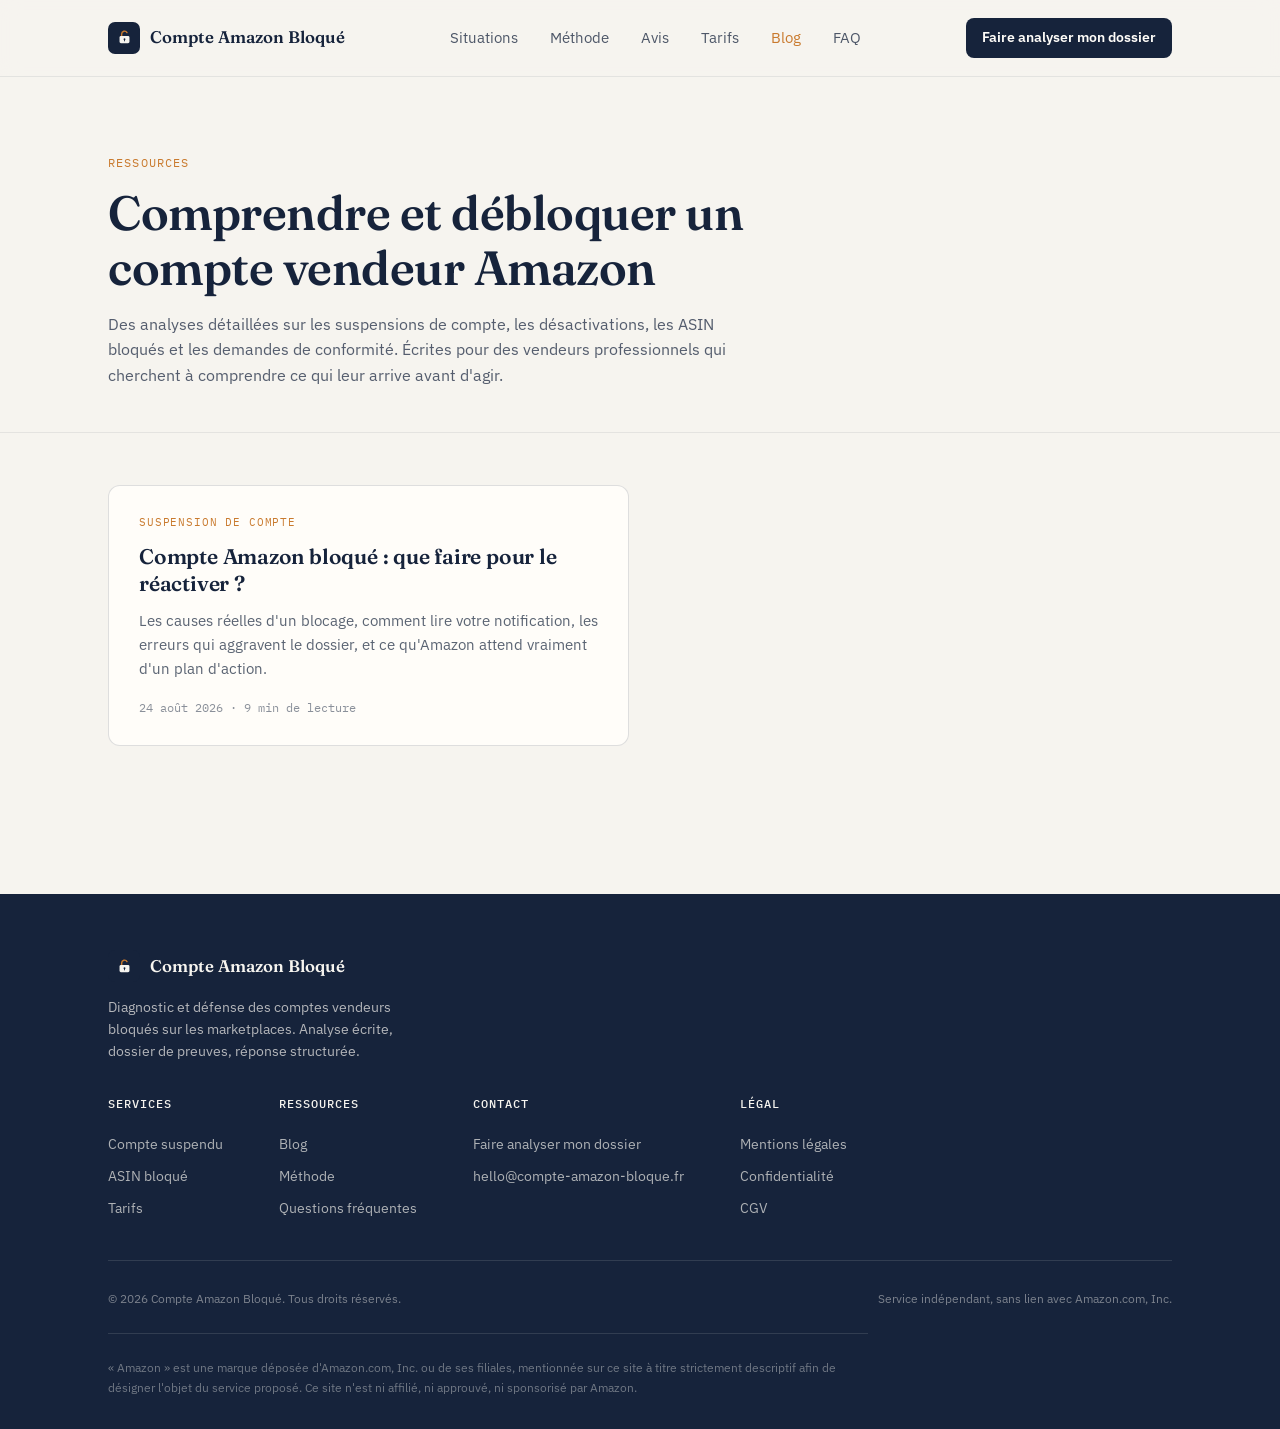
==== blog/index.html @ b1f6b241 "Crée le blog : page liste, premier article sur les comptes bloqués, image Open Graph et liens de nav" ====
<!DOCTYPE html>
<html lang="fr">
<head>
<meta charset="UTF-8">
<meta name="viewport" content="width=device-width, initial-scale=1">
<title>Blog : comprendre et débloquer un compte vendeur Amazon | Compte Amazon Bloqué</title>
<meta name="description" content="Ressources pour les vendeurs professionnels dont le compte Amazon est suspendu, désactivé ou dont des ASIN sont bloqués. Analyses détaillées et méthode.">
<meta name="robots" content="index, follow">
<link rel="canonical" href="https://compte-amazon-bloque.fr/blog">
<link rel="icon" href="/favicon.svg" type="image/svg+xml">
<link rel="apple-touch-icon" sizes="180x180" href="/apple-touch-icon.png">
<meta property="og:type" content="website">
<meta property="og:locale" content="fr_FR">
<meta property="og:url" content="https://compte-amazon-bloque.fr/blog">
<meta property="og:title" content="Blog : comprendre et débloquer un compte vendeur Amazon">
<meta property="og:description" content="Ressources pour les vendeurs professionnels dont le compte Amazon est suspendu, désactivé ou dont des ASIN sont bloqués.">
<meta property="og:site_name" content="Compte Amazon Bloqué">
<meta property="og:image" content="https://compte-amazon-bloque.fr/og-image.png">
<meta property="og:image:width" content="1200">
<meta property="og:image:height" content="630">
<script type="application/ld+json">
{
  "@context": "https://schema.org",
  "@type": "Blog",
  "name": "Blog Compte Amazon Bloqué",
  "url": "https://compte-amazon-bloque.fr/blog",
  "description": "Ressources pour les vendeurs professionnels dont le compte Amazon est suspendu, désactivé ou dont des ASIN sont bloqués.",
  "inLanguage": "fr-FR",
  "publisher": {
    "@type": "Organization",
    "name": "JLB Consulting",
    "url": "https://compte-amazon-bloque.fr/"
  },
  "blogPost": [
    {
      "@type": "BlogPosting",
      "headline": "Compte Amazon bloqué : que faire pour le réactiver ?",
      "url": "https://compte-amazon-bloque.fr/blog/compte-amazon-bloque-que-faire",
      "datePublished": "2026-08-24",
      "dateModified": "2026-08-24"
    }
  ]
}
</script>
<link rel="preconnect" href="https://fonts.googleapis.com">
<link rel="preconnect" href="https://fonts.gstatic.com" crossorigin>
<link href="https://fonts.googleapis.com/css2?family=Fraunces:opsz,wght@9..144,400;9..144,600;9..144,700&family=IBM+Plex+Sans:wght@400;500;600&family=IBM+Plex+Mono:wght@400;500&display=swap" rel="stylesheet">
<link rel="stylesheet" href="/blog.css">
</head>
<body>

<header>
  <div class="nav">
    <a href="/" class="brand"><span class="mark"><svg viewBox="0 0 24 24" fill="none" xmlns="http://www.w3.org/2000/svg"><path class="shackle" d="M8 10V7a4 4 0 0 1 7.5-1.9" stroke-width="2" stroke-linecap="round"/><rect class="body" x="5" y="10" width="14" height="10" rx="2"/><circle cx="12" cy="14.5" r="1.3" fill="#16233B"/><rect x="11.4" y="15" width="1.2" height="2.6" rx="0.6" fill="#16233B"/></svg></span>Compte&nbsp;Amazon&nbsp;Bloqué</a>
    <nav class="nav-links">
      <a href="/#situations">Situations</a>
      <a href="/#methode">Méthode</a>
      <a href="/#avis">Avis</a>
      <a href="/#tarifs">Tarifs</a>
      <a href="/blog" class="on">Blog</a>
      <a href="/#faq">FAQ</a>
    </nav>
    <a href="/#formulaire" class="btn btn-primary btn-sm">Faire analyser mon dossier</a>
  </div>
</header>

<section class="page-head">
  <div class="wrap">
    <span class="eyebrow">Ressources</span>
    <h1>Comprendre et débloquer un compte vendeur Amazon</h1>
    <p>Des analyses détaillées sur les suspensions de compte, les désactivations, les ASIN bloqués et les demandes de conformité. Écrites pour des vendeurs professionnels qui cherchent à comprendre ce qui leur arrive avant d'agir.</p>
  </div>
</section>

<section class="post-list-wrap">
  <div class="wrap">
    <div class="post-list">

      <a class="post-card" href="/blog/compte-amazon-bloque-que-faire">
        <span class="tag">Suspension de compte</span>
        <h2>Compte Amazon bloqué : que faire pour le réactiver&nbsp;?</h2>
        <p>Les causes réelles d'un blocage, comment lire votre notification, les erreurs qui aggravent le dossier, et ce qu'Amazon attend vraiment d'un plan d'action.</p>
        <span class="meta">24 août 2026 &middot; 9 min de lecture</span>
      </a>

    </div>
  </div>
</section>

<footer>
  <div class="wrap">
    <div class="foot-top">
      <div class="foot-brand">
        <div class="brand"><span class="mark"><svg viewBox="0 0 24 24" fill="none" xmlns="http://www.w3.org/2000/svg"><path class="shackle" d="M8 10V7a4 4 0 0 1 7.5-1.9" stroke-width="2" stroke-linecap="round"/><rect class="body" x="5" y="10" width="14" height="10" rx="2"/><circle cx="12" cy="14.5" r="1.3" fill="#16233B"/><rect x="11.4" y="15" width="1.2" height="2.6" rx="0.6" fill="#16233B"/></svg></span>Compte&nbsp;Amazon&nbsp;Bloqué</div>
        <p>Diagnostic et défense des comptes vendeurs bloqués sur les marketplaces. Analyse écrite, dossier de preuves, réponse structurée.</p>
      </div>
      <div class="foot-cols">
        <div class="foot-col">
          <h4>Services</h4>
          <a href="/#situations">Compte suspendu</a>
          <a href="/#situations">ASIN bloqué</a>
          <a href="/#tarifs">Tarifs</a>
        </div>
        <div class="foot-col">
          <h4>Ressources</h4>
          <a href="/blog">Blog</a>
          <a href="/#methode">Méthode</a>
          <a href="/#faq">Questions fréquentes</a>
        </div>
        <div class="foot-col">
          <h4>Contact</h4>
          <a href="/#formulaire">Faire analyser mon dossier</a>
          <a href="mailto:hello@compte-amazon-bloque.fr">hello@compte-amazon-bloque.fr</a>
        </div>
        <div class="foot-col">
          <h4>Légal</h4>
          <a href="/mentions-legales">Mentions légales</a>
          <a href="/politique-confidentialite">Confidentialité</a>
          <a href="/cgv">CGV</a>
        </div>
      </div>
    </div>
    <div class="foot-bottom">
      <span>&copy; 2026 Compte Amazon Bloqué. Tous droits réservés.</span>
      <span>Service indépendant, sans lien avec Amazon.com, Inc.</span>
    </div>
    <div class="disclaimer">
      «&nbsp;Amazon&nbsp;» est une marque déposée d'Amazon.com, Inc. ou de ses filiales, mentionnée sur ce site à titre strictement descriptif afin de désigner l'objet du service proposé. Ce site n'est ni affilié, ni approuvé, ni sponsorisé par Amazon.
    </div>
  </div>
</footer>

</body>
</html>
---- blog.css ----
/* ============================================================
   blog.css : feuille partagee par /blog et les articles.
   Les variables reprennent la charte definie dans index.html.
   Toute evolution de charte doit etre repercutee aux deux endroits.
   ============================================================ */

:root{
  --ink: #16233B;
  --ink-2: #202F4C;
  --paper: #F6F4EF;
  --paper-2: #EDEAE0;
  --line: rgba(22,35,59,0.14);
  --line-soft: rgba(22,35,59,0.08);
  --amber: #C97A2E;
  --amber-soft: #F1E0C8;
  --red: #A9432F;
  --red-soft: #F1DCD6;
  --green: #4B6E52;
  --green-soft: #DCE6DB;
  --white: #FFFDF9;
  --shadow: 0 20px 50px -25px rgba(22,35,59,0.35);
}

*{box-sizing:border-box; margin:0; padding:0;}
html{scroll-behavior:smooth;}
body{
  background:var(--paper);
  color:var(--ink);
  font-family:'IBM Plex Sans', sans-serif;
  line-height:1.6;
  -webkit-font-smoothing:antialiased;
}
h1,h2,h3{
  font-family:'Fraunces', serif;
  font-weight:600;
  letter-spacing:-0.01em;
  color:var(--ink);
}
a{color:inherit;}
img,svg{display:block; max-width:100%;}
.wrap{ max-width:1120px; margin:0 auto; padding:0 28px; }
@media(max-width:720px){ .wrap{padding:0 20px;} }

/* ---------- HEADER ---------- */
header{
  position:sticky; top:0; z-index:50;
  background:rgba(246,244,239,0.92);
  backdrop-filter:blur(10px);
  border-bottom:1px solid var(--line-soft);
}
.nav{
  display:flex; align-items:center; justify-content:space-between;
  padding:18px 28px; max-width:1120px; margin:0 auto;
}
.brand{
  display:flex; align-items:center; gap:10px;
  font-family:'Fraunces', serif; font-weight:600; font-size:1.05rem;
  text-decoration:none;
}
.brand .mark{
  width:32px; height:32px; border-radius:7px;
  background:var(--ink);
  display:flex; align-items:center; justify-content:center;
  flex-shrink:0;
}
.brand .mark svg{ width:17px; height:17px; }
.brand .mark svg .shackle{ stroke:var(--amber); }
.brand .mark svg .body{ fill:var(--paper); }
.nav-links{display:none; gap:32px; font-size:0.92rem;}
.nav-links a{text-decoration:none; color:var(--ink); opacity:0.75; transition:opacity .2s;}
.nav-links a:hover{opacity:1;}
.nav-links a.on{opacity:1; color:var(--amber);}
@media(min-width:840px){ .nav-links{display:flex;} }

/* ---------- BOUTONS ---------- */
.btn{
  display:inline-flex; align-items:center; gap:8px;
  padding:12px 22px; border-radius:8px;
  font-size:0.92rem; font-weight:600;
  text-decoration:none; cursor:pointer; border:none;
  transition:transform .15s ease, box-shadow .15s ease;
  font-family:'IBM Plex Sans', sans-serif;
}
.btn:hover{ transform:translateY(-1px); }
.btn-primary{ background:var(--ink); color:var(--white); box-shadow:var(--shadow); }
.btn-primary:hover{ box-shadow:0 24px 46px -20px rgba(22,35,59,0.5); }
.btn-sm{ padding:9px 16px; font-size:0.85rem; }

/* ---------- EN-TETE DE PAGE ---------- */
.page-head{ padding:72px 0 44px; border-bottom:1px solid var(--line-soft); }
.eyebrow{
  display:inline-block; font-family:'IBM Plex Mono',monospace;
  font-size:0.72rem; text-transform:uppercase; letter-spacing:0.1em;
  color:var(--amber); margin-bottom:14px;
}
.page-head h1{ font-size:clamp(2rem, 4.4vw, 3rem); line-height:1.14; max-width:20ch; }
.page-head p{ margin-top:16px; max-width:64ch; color:rgba(22,35,59,0.72); }

/* ---------- LISTE D'ARTICLES ---------- */
.post-list{ padding:52px 0 88px; display:grid; gap:22px; }
@media(min-width:900px){ .post-list{ grid-template-columns:repeat(2,1fr); } }
.post-card{
  background:var(--white); border:1px solid var(--line);
  border-radius:12px; padding:28px 30px;
  text-decoration:none; display:flex; flex-direction:column; gap:12px;
  transition:transform .15s ease, box-shadow .15s ease;
}
.post-card:hover{ transform:translateY(-2px); box-shadow:var(--shadow); }
.post-card .tag{
  font-family:'IBM Plex Mono',monospace; font-size:0.66rem;
  text-transform:uppercase; letter-spacing:0.08em; color:var(--amber);
}
.post-card h2{ font-size:1.32rem; line-height:1.28; }
.post-card p{ font-size:0.93rem; color:rgba(22,35,59,0.7); }
.post-card .meta{
  font-family:'IBM Plex Mono',monospace; font-size:0.72rem;
  color:rgba(22,35,59,0.5); margin-top:auto; padding-top:6px;
}

/* ---------- ARTICLE ---------- */
.article{ padding:52px 0 40px; }
.article .wrap{ max-width:760px; }
.article .meta-line{
  font-family:'IBM Plex Mono',monospace; font-size:0.74rem;
  color:rgba(22,35,59,0.5); margin-bottom:34px;
  padding-bottom:20px; border-bottom:1px solid var(--line-soft);
}
.article h2{ font-size:1.62rem; margin:44px 0 14px; line-height:1.26; }
.article h3{ font-size:1.14rem; margin:28px 0 10px; }
.article p{ margin-bottom:16px; }
.article ul,.article ol{ margin:0 0 18px 22px; }
.article li{ margin-bottom:8px; }
.article strong{ font-weight:600; }
.article a{ color:var(--amber); text-decoration:underline; text-underline-offset:2px; }
.lede{ font-size:1.12rem; color:rgba(22,35,59,0.82); }

.toc{
  background:var(--paper-2); border:1px solid var(--line-soft);
  border-radius:10px; padding:22px 26px; margin:0 0 36px;
}
.toc h2{
  font-family:'IBM Plex Mono',monospace; font-size:0.72rem; font-weight:500;
  text-transform:uppercase; letter-spacing:0.1em; color:rgba(22,35,59,0.6);
  margin:0 0 12px;
}
.toc ol{ margin:0 0 0 18px; font-size:0.92rem; }
.toc li{ margin-bottom:5px; }
.toc a{ color:var(--ink); text-decoration:none; }
.toc a:hover{ color:var(--amber); }

.callout{
  border-left:3px solid var(--amber); background:var(--amber-soft);
  border-radius:0 8px 8px 0; padding:18px 22px; margin:26px 0;
  font-size:0.95rem;
}
.callout strong{ display:block; margin-bottom:5px; }
.warn{ border-left-color:var(--red); background:var(--red-soft); }

.delays{ width:100%; border-collapse:collapse; margin:20px 0 26px; font-size:0.92rem; }
.delays th,.delays td{ text-align:left; padding:11px 14px; border-bottom:1px solid var(--line); vertical-align:top; }
.delays th{
  font-family:'IBM Plex Mono',monospace; font-size:0.7rem;
  text-transform:uppercase; letter-spacing:0.06em; color:rgba(22,35,59,0.6); font-weight:500;
}
.delays td:last-child{ white-space:nowrap; }

.article-cta{
  background:var(--white); border:1px solid var(--line); border-radius:12px;
  padding:30px 32px; margin:40px 0 0;
}
.article-cta h2{ margin:0 0 10px; font-size:1.3rem; }
.article-cta p{ font-size:0.95rem; color:rgba(22,35,59,0.72); }
.article-cta .btn{ margin-top:14px; }

/* ---------- FOOTER ---------- */
footer{
  background:var(--ink); color:rgba(246,244,239,0.7);
  padding:56px 0 32px; font-size:0.86rem; margin-top:60px;
}
.foot-top{
  display:flex; justify-content:space-between; flex-wrap:wrap; gap:32px;
  padding-bottom:36px; margin-bottom:28px;
  border-bottom:1px solid rgba(246,244,239,0.12);
}
.foot-brand{ max-width:320px; }
.foot-brand .brand{ color:var(--paper); margin-bottom:14px; }
.foot-cols{ display:flex; gap:56px; flex-wrap:wrap; }
.foot-col h4{
  color:var(--paper); font-size:0.78rem; text-transform:uppercase;
  letter-spacing:0.08em; margin-bottom:14px; font-family:'IBM Plex Mono',monospace; font-weight:500;
}
.foot-col a{ display:block; text-decoration:none; padding:5px 0; color:rgba(246,244,239,0.68); }
.foot-col a:hover{ color:var(--paper); }
.foot-bottom{ display:flex; justify-content:space-between; flex-wrap:wrap; gap:12px; font-size:0.78rem; color:rgba(246,244,239,0.45); }
.disclaimer{
  margin-top:24px; padding-top:24px; border-top:1px solid rgba(246,244,239,0.12);
  font-size:0.76rem; color:rgba(246,244,239,0.4); max-width:760px;
}
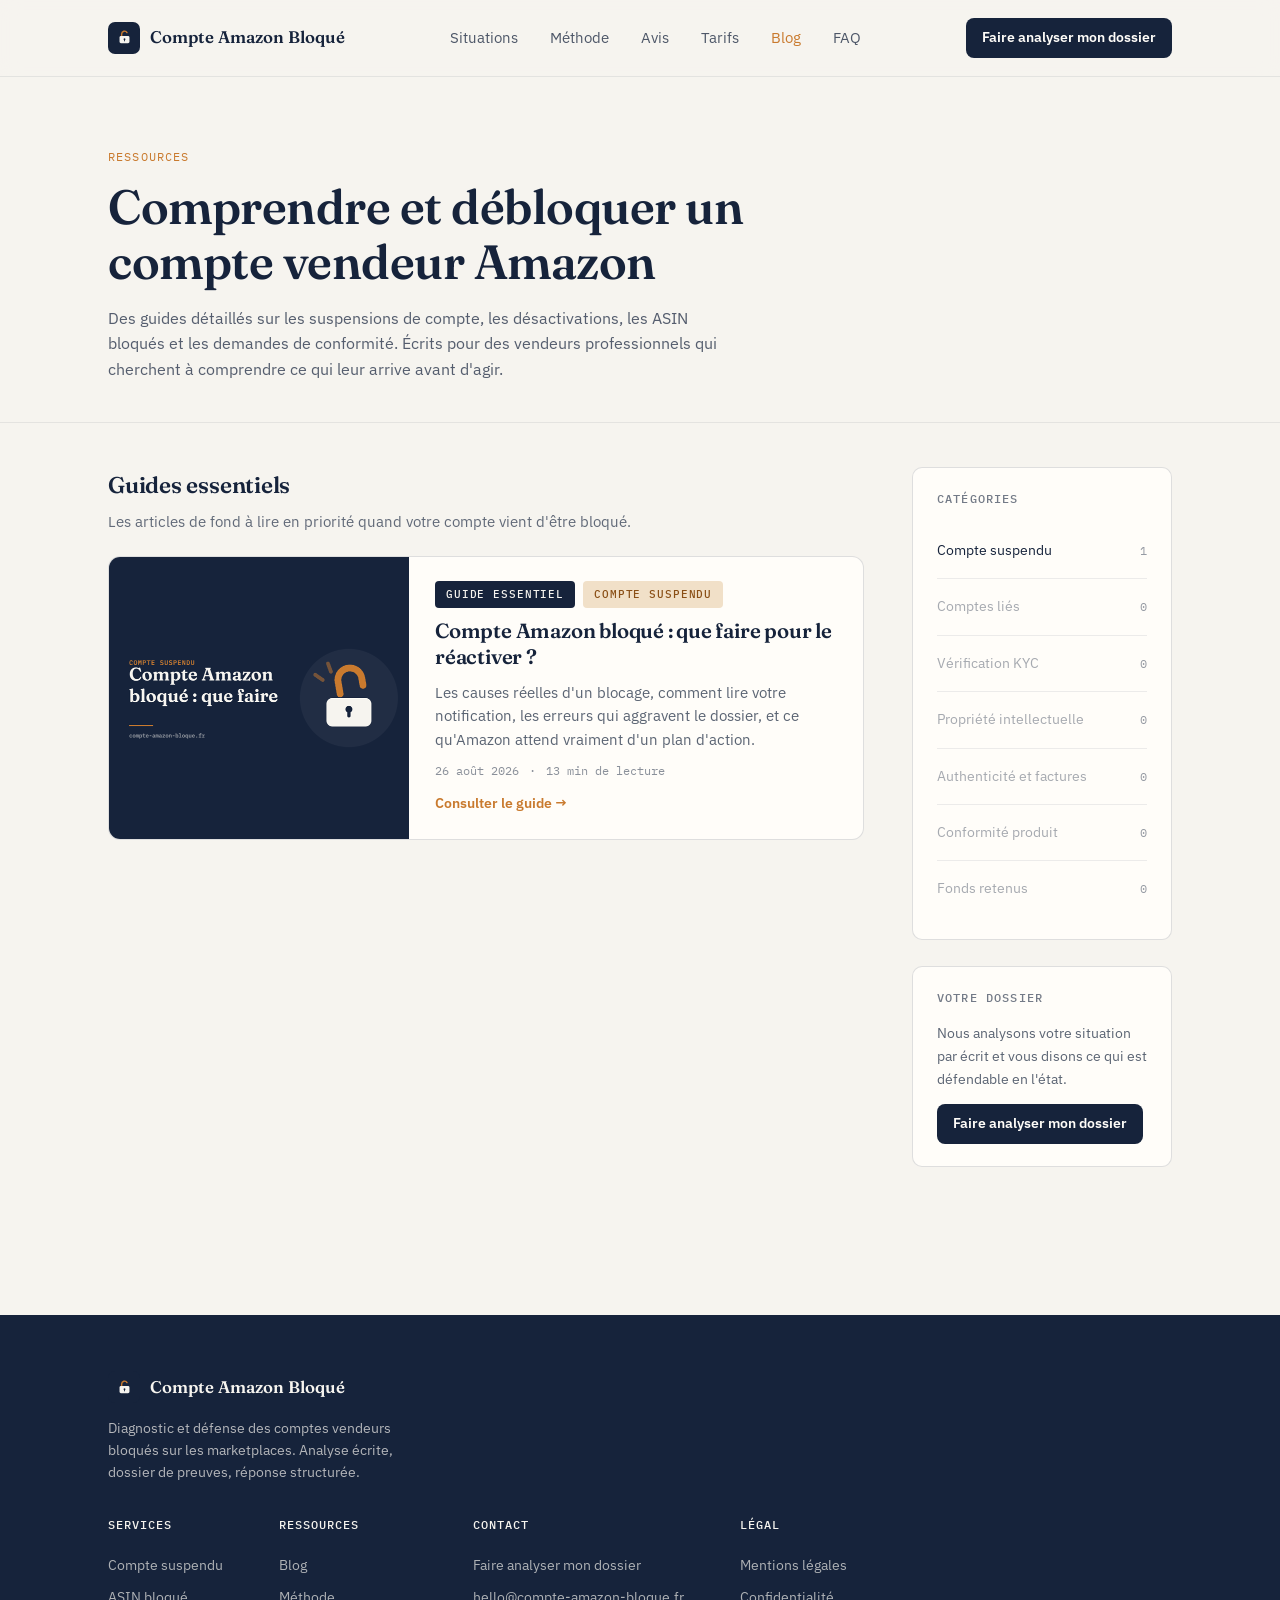
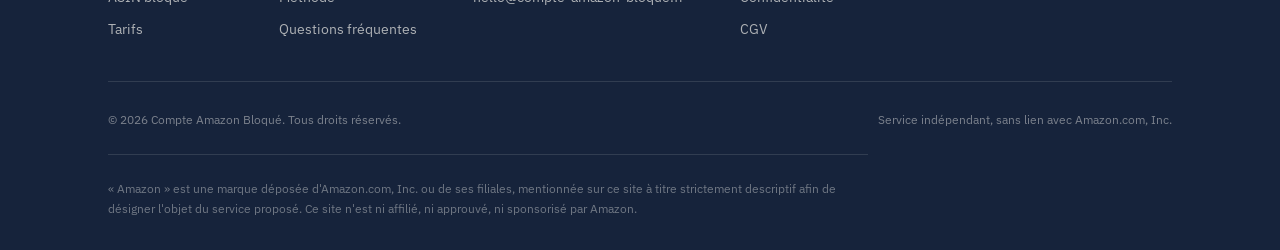
==== commit d487816d: "Refond la mise en page du blog : cartes, colonne latérale, structure d'article enrichie et couvertur" ====
--- a/blog/index.html
+++ b/blog/index.html
@@ -3,8 +3,8 @@
 <head>
 <meta charset="UTF-8">
 <meta name="viewport" content="width=device-width, initial-scale=1">
-<title>Blog : comprendre et débloquer un compte vendeur Amazon | Compte Amazon Bloqué</title>
-<meta name="description" content="Ressources pour les vendeurs professionnels dont le compte Amazon est suspendu, désactivé ou dont des ASIN sont bloqués. Analyses détaillées et méthode.">
+<title>Blog : comprendre et débloquer un compte vendeur Amazon</title>
+<meta name="description" content="Guides pour vendeurs professionnels : suspension de compte, comptes liés, vérification KYC, propriété intellectuelle, conformité produit et fonds retenus.">
 <meta name="robots" content="index, follow">
 <link rel="canonical" href="https://compte-amazon-bloque.fr/blog">
 <link rel="icon" href="/favicon.svg" type="image/svg+xml">
@@ -13,18 +13,19 @@
 <meta property="og:locale" content="fr_FR">
 <meta property="og:url" content="https://compte-amazon-bloque.fr/blog">
 <meta property="og:title" content="Blog : comprendre et débloquer un compte vendeur Amazon">
-<meta property="og:description" content="Ressources pour les vendeurs professionnels dont le compte Amazon est suspendu, désactivé ou dont des ASIN sont bloqués.">
+<meta property="og:description" content="Guides détaillés pour les vendeurs professionnels : suspension de compte, comptes liés, vérification KYC, propriété intellectuelle, conformité produit et fonds retenus.">
 <meta property="og:site_name" content="Compte Amazon Bloqué">
 <meta property="og:image" content="https://compte-amazon-bloque.fr/og-image.png">
 <meta property="og:image:width" content="1200">
 <meta property="og:image:height" content="630">
+<meta property="og:image:alt" content="Logo Compte Amazon Bloqué : un cadenas ouvert sur fond bleu nuit">
 <script type="application/ld+json">
 {
   "@context": "https://schema.org",
   "@type": "Blog",
   "name": "Blog Compte Amazon Bloqué",
   "url": "https://compte-amazon-bloque.fr/blog",
-  "description": "Ressources pour les vendeurs professionnels dont le compte Amazon est suspendu, désactivé ou dont des ASIN sont bloqués.",
+  "description": "Guides détaillés pour les vendeurs professionnels dont le compte Amazon est suspendu, désactivé ou dont des ASIN sont bloqués.",
   "inLanguage": "fr-FR",
   "publisher": {
     "@type": "Organization",
@@ -36,8 +37,11 @@
       "@type": "BlogPosting",
       "headline": "Compte Amazon bloqué : que faire pour le réactiver ?",
       "url": "https://compte-amazon-bloque.fr/blog/compte-amazon-bloque-que-faire",
+      "image": "https://compte-amazon-bloque.fr/images/blog/compte-amazon-bloque-que-faire.png",
       "datePublished": "2026-08-24",
-      "dateModified": "2026-08-24"
+      "dateModified": "2026-08-26",
+      "articleSection": "Compte suspendu",
+      "author": { "@type": "Organization", "name": "JLB Consulting" }
     }
   ]
 }
@@ -51,13 +55,13 @@
 
 <header>
   <div class="nav">
-    <a href="/" class="brand"><span class="mark"><svg viewBox="0 0 24 24" fill="none" xmlns="http://www.w3.org/2000/svg"><path class="shackle" d="M8 10V7a4 4 0 0 1 7.5-1.9" stroke-width="2" stroke-linecap="round"/><rect class="body" x="5" y="10" width="14" height="10" rx="2"/><circle cx="12" cy="14.5" r="1.3" fill="#16233B"/><rect x="11.4" y="15" width="1.2" height="2.6" rx="0.6" fill="#16233B"/></svg></span>Compte&nbsp;Amazon&nbsp;Bloqué</a>
-    <nav class="nav-links">
+    <a href="/" class="brand"><span class="mark"><svg viewBox="0 0 24 24" fill="none" xmlns="http://www.w3.org/2000/svg" aria-hidden="true"><path class="shackle" d="M8 10V7a4 4 0 0 1 7.5-1.9" stroke-width="2" stroke-linecap="round"/><rect class="body" x="5" y="10" width="14" height="10" rx="2"/><circle cx="12" cy="14.5" r="1.3" fill="#16233B"/><rect x="11.4" y="15" width="1.2" height="2.6" rx="0.6" fill="#16233B"/></svg></span>Compte&nbsp;Amazon&nbsp;Bloqué</a>
+    <nav class="nav-links" aria-label="Navigation principale">
       <a href="/#situations">Situations</a>
       <a href="/#methode">Méthode</a>
       <a href="/#avis">Avis</a>
       <a href="/#tarifs">Tarifs</a>
-      <a href="/blog" class="on">Blog</a>
+      <a href="/blog" class="on" aria-current="page">Blog</a>
       <a href="/#faq">FAQ</a>
     </nav>
     <a href="/#formulaire" class="btn btn-primary btn-sm">Faire analyser mon dossier</a>
@@ -68,52 +72,120 @@
   <div class="wrap">
     <span class="eyebrow">Ressources</span>
     <h1>Comprendre et débloquer un compte vendeur Amazon</h1>
-    <p>Des analyses détaillées sur les suspensions de compte, les désactivations, les ASIN bloqués et les demandes de conformité. Écrites pour des vendeurs professionnels qui cherchent à comprendre ce qui leur arrive avant d'agir.</p>
+    <p>Des guides détaillés sur les suspensions de compte, les désactivations, les ASIN bloqués et les demandes de conformité. Écrits pour des vendeurs professionnels qui cherchent à comprendre ce qui leur arrive avant d'agir.</p>
   </div>
 </section>
 
-<section class="post-list-wrap">
-  <div class="wrap">
-    <div class="post-list">
-
-      <a class="post-card" href="/blog/compte-amazon-bloque-que-faire">
-        <span class="tag">Suspension de compte</span>
-        <h2>Compte Amazon bloqué : que faire pour le réactiver&nbsp;?</h2>
-        <p>Les causes réelles d'un blocage, comment lire votre notification, les erreurs qui aggravent le dossier, et ce qu'Amazon attend vraiment d'un plan d'action.</p>
-        <span class="meta">24 août 2026 &middot; 9 min de lecture</span>
-      </a>
-
-    </div>
-  </div>
-</section>
+<div class="wrap">
+  <div class="blog-layout">
+
+    <main>
+
+      <section class="section-blog" id="guides-essentiels">
+        <h2>Guides essentiels</h2>
+        <p class="section-intro">Les articles de fond à lire en priorité quand votre compte vient d'être bloqué.</p>
+        <div class="card-list">
+
+          <a class="card-large" href="/blog/compte-amazon-bloque-que-faire">
+            <div class="cover">
+              <img src="/images/blog/compte-amazon-bloque-que-faire-vignette.png" width="600" height="315" alt="Cadenas dont l'anse se soulève, illustration de l'article sur les comptes Amazon bloqués">
+            </div>
+            <div class="body">
+              <div class="badges">
+                <span class="badge badge--guide">Guide essentiel</span>
+                <span class="badge badge--ambre">Compte suspendu</span>
+              </div>
+              <h3>Compte Amazon bloqué : que faire pour le réactiver&nbsp;?</h3>
+              <p>Les causes réelles d'un blocage, comment lire votre notification, les erreurs qui aggravent le dossier, et ce qu'Amazon attend vraiment d'un plan d'action.</p>
+              <div class="card-meta">
+                <time datetime="2026-08-26">26 août 2026</time>
+                <span>13 min de lecture</span>
+              </div>
+              <span class="card-link">Consulter le guide</span>
+            </div>
+          </a>
+
+        </div>
+      </section>
+
+      <!-- Sections par categorie.
+           Modele a dupliquer pour chaque categorie alimentee. Les identifiants
+           d'ancre correspondent aux liens de la colonne laterale.
+
+      <section class="section-blog" id="comptes-lies">
+        <h2>Comptes liés</h2>
+        <p class="section-intro">Phrase de contexte de la categorie.</p>
+        <div class="card-list card-list--compact">
+          <a class="card-compact" href="/blog/SLUG">
+            <div class="cover">
+              <img src="/images/blog/SLUG-vignette.png" width="600" height="315" alt="Description reelle du visuel" loading="lazy">
+            </div>
+            <div class="body">
+              <div class="badges"><span class="badge badge--ambre">Comptes liés</span></div>
+              <h3>Titre de l'article</h3>
+              <p>Extrait de deux lignes.</p>
+              <div class="card-meta">
+                <time datetime="2026-00-00">date</time>
+                <span>0 min de lecture</span>
+              </div>
+            </div>
+          </a>
+        </div>
+      </section>
+      -->
+
+    </main>
+
+    <aside class="sidebar" aria-label="Catégories du blog">
+      <div class="side-box">
+        <h2>Catégories</h2>
+        <ul class="cat-list">
+          <li><a href="#guides-essentiels">Compte suspendu <span class="n">1</span></a></li>
+          <li><span class="vide">Comptes liés <span class="n">0</span></span></li>
+          <li><span class="vide">Vérification KYC <span class="n">0</span></span></li>
+          <li><span class="vide">Propriété intellectuelle <span class="n">0</span></span></li>
+          <li><span class="vide">Authenticité et factures <span class="n">0</span></span></li>
+          <li><span class="vide">Conformité produit <span class="n">0</span></span></li>
+          <li><span class="vide">Fonds retenus <span class="n">0</span></span></li>
+        </ul>
+      </div>
+      <div class="side-box">
+        <h2>Votre dossier</h2>
+        <p style="font-size:0.9rem;color:rgba(22,35,59,0.7);margin-bottom:14px;">Nous analysons votre situation par écrit et vous disons ce qui est défendable en l'état.</p>
+        <a class="btn btn-primary btn-sm" href="/#formulaire">Faire analyser mon dossier</a>
+      </div>
+    </aside>
+
+  </div>
+</div>
 
 <footer>
   <div class="wrap">
     <div class="foot-top">
       <div class="foot-brand">
-        <div class="brand"><span class="mark"><svg viewBox="0 0 24 24" fill="none" xmlns="http://www.w3.org/2000/svg"><path class="shackle" d="M8 10V7a4 4 0 0 1 7.5-1.9" stroke-width="2" stroke-linecap="round"/><rect class="body" x="5" y="10" width="14" height="10" rx="2"/><circle cx="12" cy="14.5" r="1.3" fill="#16233B"/><rect x="11.4" y="15" width="1.2" height="2.6" rx="0.6" fill="#16233B"/></svg></span>Compte&nbsp;Amazon&nbsp;Bloqué</div>
+        <div class="brand"><span class="mark"><svg viewBox="0 0 24 24" fill="none" xmlns="http://www.w3.org/2000/svg" aria-hidden="true"><path class="shackle" d="M8 10V7a4 4 0 0 1 7.5-1.9" stroke-width="2" stroke-linecap="round"/><rect class="body" x="5" y="10" width="14" height="10" rx="2"/><circle cx="12" cy="14.5" r="1.3" fill="#16233B"/><rect x="11.4" y="15" width="1.2" height="2.6" rx="0.6" fill="#16233B"/></svg></span>Compte&nbsp;Amazon&nbsp;Bloqué</div>
         <p>Diagnostic et défense des comptes vendeurs bloqués sur les marketplaces. Analyse écrite, dossier de preuves, réponse structurée.</p>
       </div>
       <div class="foot-cols">
         <div class="foot-col">
-          <h4>Services</h4>
+          <h3>Services</h3>
           <a href="/#situations">Compte suspendu</a>
           <a href="/#situations">ASIN bloqué</a>
           <a href="/#tarifs">Tarifs</a>
         </div>
         <div class="foot-col">
-          <h4>Ressources</h4>
+          <h3>Ressources</h3>
           <a href="/blog">Blog</a>
           <a href="/#methode">Méthode</a>
           <a href="/#faq">Questions fréquentes</a>
         </div>
         <div class="foot-col">
-          <h4>Contact</h4>
+          <h3>Contact</h3>
           <a href="/#formulaire">Faire analyser mon dossier</a>
           <a href="mailto:hello@compte-amazon-bloque.fr">hello@compte-amazon-bloque.fr</a>
         </div>
         <div class="foot-col">
-          <h4>Légal</h4>
+          <h3>Légal</h3>
           <a href="/mentions-legales">Mentions légales</a>
           <a href="/politique-confidentialite">Confidentialité</a>
           <a href="/cgv">CGV</a>
--- a/blog.css
+++ b/blog.css
@@ -86,8 +86,36 @@
 .btn-primary:hover{ box-shadow:0 24px 46px -20px rgba(22,35,59,0.5); }
 .btn-sm{ padding:9px 16px; font-size:0.85rem; }
 
+/* ============================================================
+   CATEGORIES
+   Quatre familles de couleur, traitement uniforme. Le libelle du
+   badge distingue la categorie, la couleur signale la famille.
+   Le rouge est reserve aux mises en cause externes (plainte de
+   propriete intellectuelle, authenticite) et aux encadres de
+   danger. Ne pas l'employer ailleurs, sous peine d'affaiblir le
+   signal d'alerte.
+   ============================================================ */
+.badge{
+  display:inline-block;
+  font-family:'IBM Plex Mono',monospace;
+  font-size:0.68rem; font-weight:500;
+  text-transform:uppercase; letter-spacing:0.08em;
+  padding:5px 11px; border-radius:4px;
+  white-space:nowrap;
+}
+/* famille ambre : compte suspendu, comptes lies */
+.badge--ambre{ background:var(--amber-soft); color:#8A4F16; }
+/* famille bleu secondaire : verification KYC, fonds retenus */
+.badge--bleu{ background:var(--paper-2); color:var(--ink-2); }
+/* famille rouge : propriete intellectuelle, authenticite et factures */
+.badge--rouge{ background:var(--red-soft); color:var(--red); }
+/* famille vert : conformite produit */
+.badge--vert{ background:var(--green-soft); color:var(--green); }
+
+.badge--guide{ background:var(--ink); color:var(--paper); }
+
 /* ---------- EN-TETE DE PAGE ---------- */
-.page-head{ padding:72px 0 44px; border-bottom:1px solid var(--line-soft); }
+.page-head{ padding:66px 0 40px; border-bottom:1px solid var(--line-soft); }
 .eyebrow{
   display:inline-block; font-family:'IBM Plex Mono',monospace;
   font-size:0.72rem; text-transform:uppercase; letter-spacing:0.1em;
@@ -96,47 +124,123 @@
 .page-head h1{ font-size:clamp(2rem, 4.4vw, 3rem); line-height:1.14; max-width:20ch; }
 .page-head p{ margin-top:16px; max-width:64ch; color:rgba(22,35,59,0.72); }
 
-/* ---------- LISTE D'ARTICLES ---------- */
-.post-list{ padding:52px 0 88px; display:grid; gap:22px; }
-@media(min-width:900px){ .post-list{ grid-template-columns:repeat(2,1fr); } }
-.post-card{
+/* ---------- GABARIT LISTE : contenu + colonne laterale ---------- */
+.blog-layout{ padding:44px 0 88px; display:grid; gap:48px; align-items:start; }
+@media(min-width:1000px){ .blog-layout{ grid-template-columns:minmax(0,1fr) 260px; } }
+
+.section-blog{ margin-bottom:52px; }
+.section-blog:last-child{ margin-bottom:0; }
+.section-blog > h2{
+  font-size:1.42rem; margin-bottom:6px;
+  display:flex; align-items:center; gap:12px; flex-wrap:wrap;
+}
+.section-blog > p.section-intro{
+  color:rgba(22,35,59,0.66); font-size:0.94rem; margin-bottom:22px; max-width:62ch;
+}
+
+/* ---------- CARTES LARGES : guides essentiels ---------- */
+.card-list{ display:grid; gap:20px; }
+.card-large{
+  display:grid; gap:0;
+  background:var(--white); border:1px solid var(--line); border-radius:12px;
+  overflow:hidden; text-decoration:none;
+  transition:transform .15s ease, box-shadow .15s ease;
+}
+@media(min-width:660px){ .card-large{ grid-template-columns:300px minmax(0,1fr); } }
+.card-large:hover{ transform:translateY(-2px); box-shadow:var(--shadow); }
+.card-large .cover{ background:var(--ink); display:flex; align-items:center; }
+/* l'image est affichee entiere : la recadrer couperait le titre de la couverture */
+.card-large .cover img{ width:100%; height:auto; aspect-ratio:1200/630; object-fit:contain; }
+.card-large .body{ padding:24px 26px; display:flex; flex-direction:column; gap:10px; }
+.card-large .badges{ display:flex; gap:8px; flex-wrap:wrap; }
+.card-large h3{ font-size:1.28rem; line-height:1.28; }
+.card-large p{ font-size:0.93rem; color:rgba(22,35,59,0.7); }
+.card-meta{
+  font-family:'IBM Plex Mono',monospace; font-size:0.72rem;
+  color:rgba(22,35,59,0.5); display:flex; gap:10px; flex-wrap:wrap;
+}
+.card-meta > * + *::before{ content:'\00b7'; margin-right:10px; }
+.card-link{
+  margin-top:2px; font-size:0.88rem; font-weight:600; color:var(--amber);
+}
+.card-link::after{ content:' \2192'; }
+
+/* ---------- CARTES COMPACTES : sections par categorie ---------- */
+@media(min-width:700px){ .card-list--compact{ grid-template-columns:repeat(2,1fr); } }
+.card-compact{
+  background:var(--white); border:1px solid var(--line); border-radius:10px;
+  overflow:hidden; text-decoration:none; display:flex; flex-direction:column;
+  transition:transform .15s ease, box-shadow .15s ease;
+}
+.card-compact:hover{ transform:translateY(-2px); box-shadow:var(--shadow); }
+.card-compact .cover img{ width:100%; height:auto; aspect-ratio:1200/630; }
+.card-compact .body{ padding:18px 20px; display:flex; flex-direction:column; gap:8px; flex:1; }
+.card-compact h3{ font-size:1.06rem; line-height:1.3; }
+.card-compact p{ font-size:0.88rem; color:rgba(22,35,59,0.68); }
+.card-compact .card-meta{ margin-top:auto; padding-top:4px; }
+
+/* ---------- COLONNE LATERALE ---------- */
+.sidebar{ display:flex; flex-direction:column; gap:26px; }
+@media(min-width:1000px){ .sidebar{ position:sticky; top:92px; } }
+.side-box{
   background:var(--white); border:1px solid var(--line);
-  border-radius:12px; padding:28px 30px;
-  text-decoration:none; display:flex; flex-direction:column; gap:12px;
-  transition:transform .15s ease, box-shadow .15s ease;
-}
-.post-card:hover{ transform:translateY(-2px); box-shadow:var(--shadow); }
-.post-card .tag{
-  font-family:'IBM Plex Mono',monospace; font-size:0.66rem;
-  text-transform:uppercase; letter-spacing:0.08em; color:var(--amber);
-}
-.post-card h2{ font-size:1.32rem; line-height:1.28; }
-.post-card p{ font-size:0.93rem; color:rgba(22,35,59,0.7); }
-.post-card .meta{
-  font-family:'IBM Plex Mono',monospace; font-size:0.72rem;
-  color:rgba(22,35,59,0.5); margin-top:auto; padding-top:6px;
-}
+  border-radius:10px; padding:22px 24px;
+}
+.side-box h2{
+  font-family:'IBM Plex Mono',monospace; font-size:0.72rem; font-weight:500;
+  text-transform:uppercase; letter-spacing:0.1em; color:rgba(22,35,59,0.6);
+  margin-bottom:14px;
+}
+.cat-list{ list-style:none; }
+.cat-list li{ border-bottom:1px solid var(--line-soft); }
+.cat-list li:last-child{ border-bottom:none; }
+.cat-list a,.cat-list span{
+  display:flex; justify-content:space-between; gap:12px; align-items:baseline;
+  padding:9px 0; font-size:0.9rem; text-decoration:none;
+}
+.cat-list a:hover{ color:var(--amber); }
+.cat-list .n{ font-family:'IBM Plex Mono',monospace; font-size:0.76rem; color:rgba(22,35,59,0.45); }
+.cat-list .vide{ color:rgba(22,35,59,0.38); }
 
 /* ---------- ARTICLE ---------- */
-.article{ padding:52px 0 40px; }
+.article{ padding:34px 0 40px; }
 .article .wrap{ max-width:760px; }
+
+.fil{ font-size:0.8rem; color:rgba(22,35,59,0.55); margin-bottom:22px; }
+.fil ol{ list-style:none; display:flex; flex-wrap:wrap; gap:6px; }
+.fil li::after{ content:'/'; margin-left:6px; color:rgba(22,35,59,0.3); }
+.fil li:last-child::after{ content:''; }
+.fil a{ text-decoration:none; }
+.fil a:hover{ color:var(--amber); }
+.fil [aria-current]{ color:rgba(22,35,59,0.8); }
+
+.article h1{ font-size:clamp(1.9rem, 4vw, 2.7rem); line-height:1.16; margin:12px 0 14px; }
 .article .meta-line{
   font-family:'IBM Plex Mono',monospace; font-size:0.74rem;
-  color:rgba(22,35,59,0.5); margin-bottom:34px;
-  padding-bottom:20px; border-bottom:1px solid var(--line-soft);
-}
-.article h2{ font-size:1.62rem; margin:44px 0 14px; line-height:1.26; }
-.article h3{ font-size:1.14rem; margin:28px 0 10px; }
+  color:rgba(22,35,59,0.5); display:flex; gap:10px; flex-wrap:wrap;
+}
+.article .cover-full{
+  margin:26px 0 30px; border-radius:12px; overflow:hidden; border:1px solid var(--line);
+}
+/* height:auto est indispensable : sans lui l'attribut height du HTML l'emporte
+   sur aspect-ratio et l'image se retrouve recadree */
+.article .cover-full img{ width:100%; height:auto; aspect-ratio:1200/630; }
+
+.article h2{ font-size:1.62rem; margin:44px 0 14px; line-height:1.26; scroll-margin-top:92px; }
+.article h3{ font-size:1.14rem; margin:28px 0 10px; scroll-margin-top:92px; }
 .article p{ margin-bottom:16px; }
 .article ul,.article ol{ margin:0 0 18px 22px; }
 .article li{ margin-bottom:8px; }
 .article strong{ font-weight:600; }
-.article a{ color:var(--amber); text-decoration:underline; text-underline-offset:2px; }
+/* :not(.btn) sinon le bouton d'appel a l'action herite du soulignement
+   et de la couleur ambre des liens de contenu */
+.article a:not(.btn){ color:var(--amber); text-decoration:underline; text-underline-offset:2px; }
 .lede{ font-size:1.12rem; color:rgba(22,35,59,0.82); }
 
+/* sommaire */
 .toc{
   background:var(--paper-2); border:1px solid var(--line-soft);
-  border-radius:10px; padding:22px 26px; margin:0 0 36px;
+  border-radius:10px; padding:22px 26px; margin:0 0 32px;
 }
 .toc h2{
   font-family:'IBM Plex Mono',monospace; font-size:0.72rem; font-weight:500;
@@ -145,16 +249,32 @@
 }
 .toc ol{ margin:0 0 0 18px; font-size:0.92rem; }
 .toc li{ margin-bottom:5px; }
+.toc ol ol{ margin:6px 0 10px 16px; font-size:0.87rem; color:rgba(22,35,59,0.7); }
 .toc a{ color:var(--ink); text-decoration:none; }
 .toc a:hover{ color:var(--amber); }
 
+/* l'essentiel en bref */
+.essentiel{
+  background:var(--white); border:1px solid var(--line);
+  border-left:3px solid var(--amber);
+  border-radius:0 10px 10px 0; padding:24px 28px; margin:0 0 36px;
+}
+.essentiel h2{
+  font-size:1.02rem; margin:0 0 10px;
+  font-family:'IBM Plex Mono',monospace; font-weight:500;
+  text-transform:uppercase; letter-spacing:0.08em; color:var(--amber);
+}
+.essentiel p{ font-size:0.96rem; margin-bottom:10px; }
+.essentiel p:last-child{ margin-bottom:0; }
+
+/* encadres d'alerte : ambre pour l'attention, rouge pour le danger */
 .callout{
   border-left:3px solid var(--amber); background:var(--amber-soft);
   border-radius:0 8px 8px 0; padding:18px 22px; margin:26px 0;
   font-size:0.95rem;
 }
 .callout strong{ display:block; margin-bottom:5px; }
-.warn{ border-left-color:var(--red); background:var(--red-soft); }
+.callout.warn{ border-left-color:var(--red); background:var(--red-soft); }
 
 .delays{ width:100%; border-collapse:collapse; margin:20px 0 26px; font-size:0.92rem; }
 .delays th,.delays td{ text-align:left; padding:11px 14px; border-bottom:1px solid var(--line); vertical-align:top; }
@@ -164,13 +284,43 @@
 }
 .delays td:last-child{ white-space:nowrap; }
 
+/* FAQ */
+.faq{ margin-top:48px; }
+.faq h2{ margin-top:0; }
+.faq .q{ margin:24px 0 8px; font-weight:600; font-size:1rem; }
+.faq .q:first-of-type{ margin-top:16px; }
+
+/* conclusion */
+.conclusion{ margin-top:44px; }
+
+/* appel a l'action */
 .article-cta{
   background:var(--white); border:1px solid var(--line); border-radius:12px;
-  padding:30px 32px; margin:40px 0 0;
+  padding:30px 32px; margin:44px 0 0;
 }
 .article-cta h2{ margin:0 0 10px; font-size:1.3rem; }
 .article-cta p{ font-size:0.95rem; color:rgba(22,35,59,0.72); }
 .article-cta .btn{ margin-top:14px; }
+
+/* bloc auteur */
+.auteur{
+  display:flex; gap:16px; align-items:flex-start;
+  border-top:1px solid var(--line); margin-top:44px; padding-top:26px;
+  font-size:0.92rem; color:rgba(22,35,59,0.72);
+}
+.auteur .mark{
+  width:44px; height:44px; border-radius:9px; background:var(--ink);
+  display:flex; align-items:center; justify-content:center; flex-shrink:0;
+}
+.auteur .mark svg{ width:23px; height:23px; }
+.auteur .mark svg .shackle{ stroke:var(--amber); }
+.auteur .mark svg .body{ fill:var(--paper); }
+.auteur h2{ font-size:1rem; margin:0 0 4px; }
+
+/* articles connexes : masques tant qu'il n'y en a pas */
+.connexes{ margin-top:52px; }
+.connexes:empty{ display:none; }
+.connexes h2{ font-size:1.3rem; margin-bottom:18px; }
 
 /* ---------- FOOTER ---------- */
 footer{
@@ -185,7 +335,7 @@
 .foot-brand{ max-width:320px; }
 .foot-brand .brand{ color:var(--paper); margin-bottom:14px; }
 .foot-cols{ display:flex; gap:56px; flex-wrap:wrap; }
-.foot-col h4{
+.foot-col h3{
   color:var(--paper); font-size:0.78rem; text-transform:uppercase;
   letter-spacing:0.08em; margin-bottom:14px; font-family:'IBM Plex Mono',monospace; font-weight:500;
 }
@@ -196,3 +346,16 @@
   margin-top:24px; padding-top:24px; border-top:1px solid rgba(246,244,239,0.12);
   font-size:0.76rem; color:rgba(246,244,239,0.4); max-width:760px;
 }
+
+/* ---------- CORRECTION MOBILE DU HEADER ----------
+   En dessous de 520 px, la marque (dont les espaces sont insecables) et
+   le bouton ne tiennent pas sur une meme rangee : le bouton se repliait
+   sur quatre lignes et recouvrait la marque. Reduire la taille ne suffit
+   pas, la marque deborde encore a 0.72rem. Le header passe donc sur deux
+   rangees. Le meme defaut existe sur index.html, qui n'est pas modifie ici.
+   ------------------------------------------------- */
+@media(max-width:520px){
+  .nav{ flex-wrap:wrap; gap:12px; padding:14px 20px; }
+  .brand{ flex:1 1 100%; font-size:0.98rem; }
+  .nav > .btn-sm{ flex:0 0 auto; white-space:nowrap; }
+}
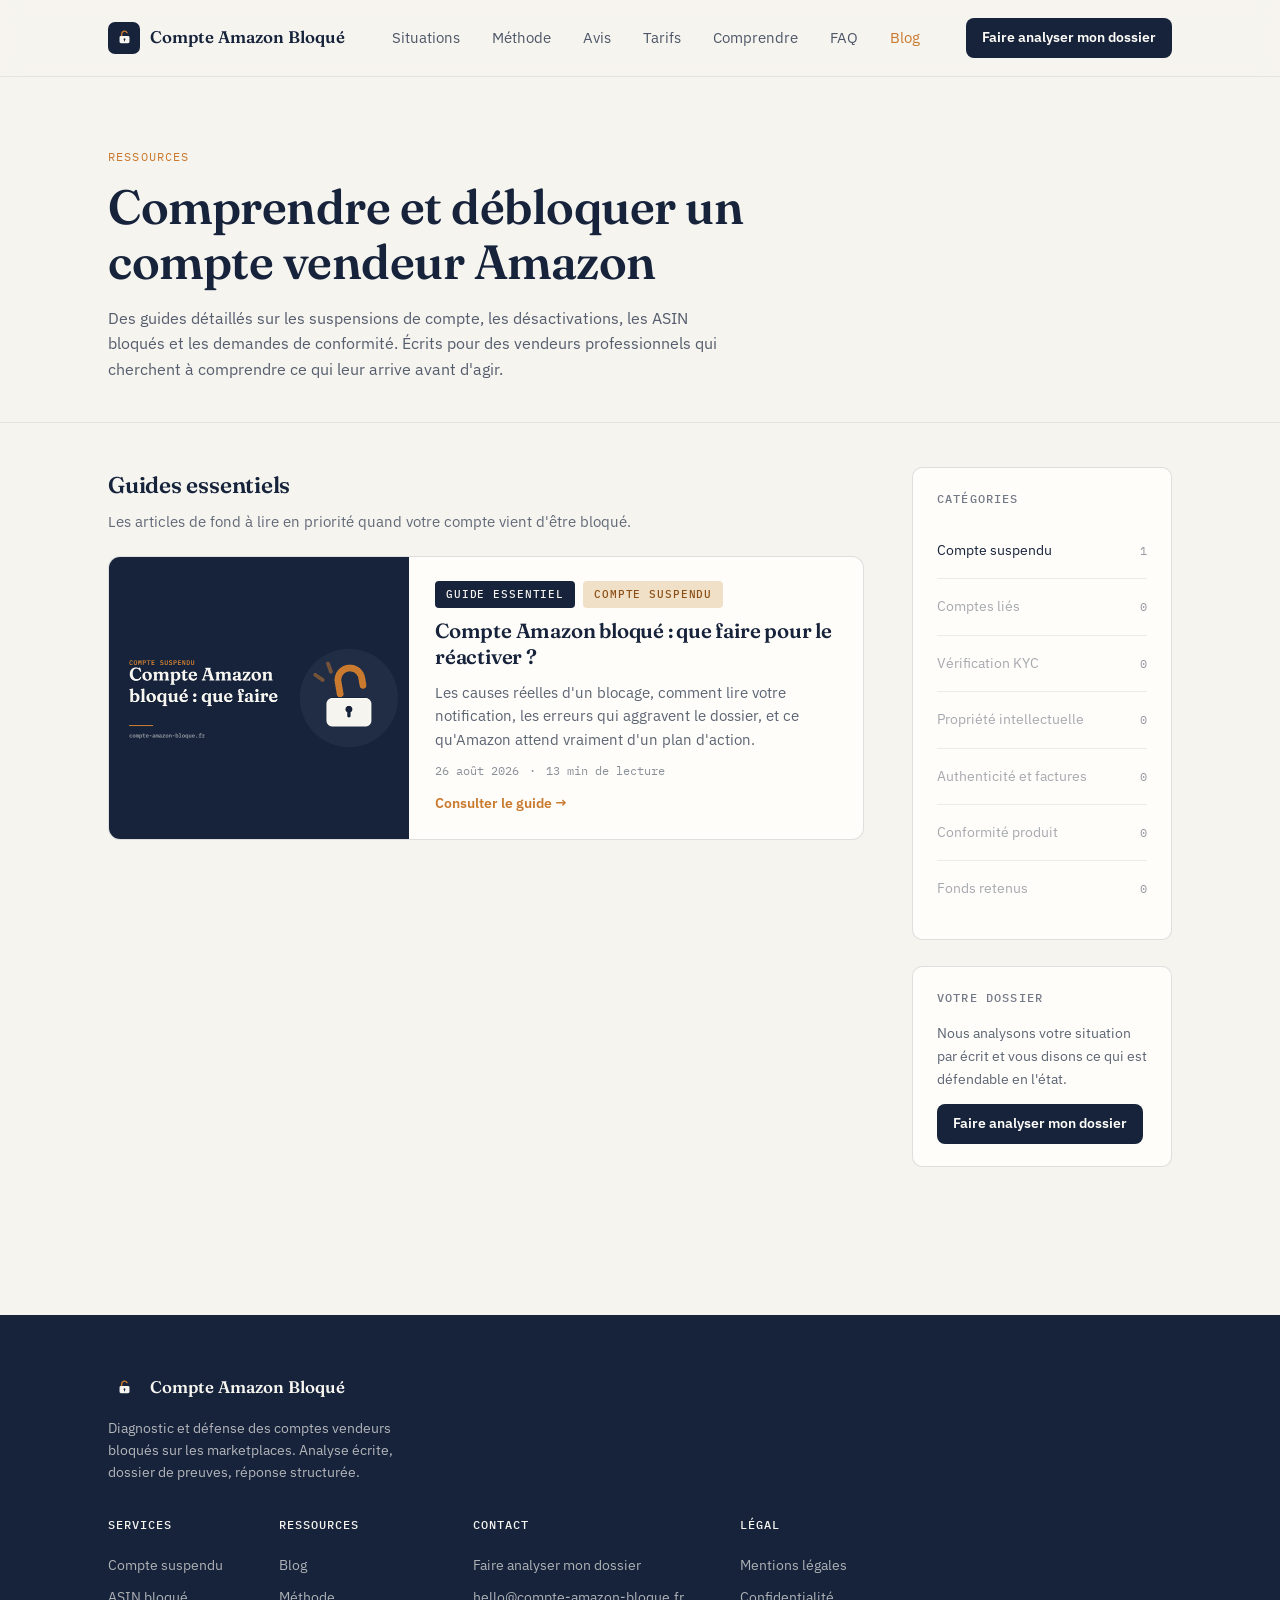
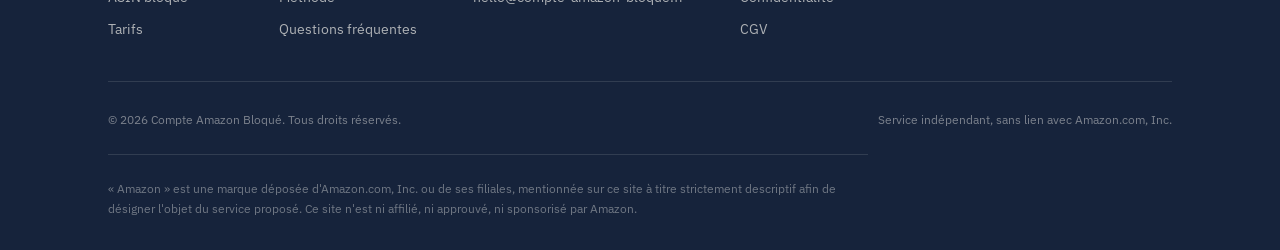
==== commit b9910717: "Place le lien Blog en fin de navigation et harmonise l'ordre sur toutes les pages" ====
--- a/blog/index.html
+++ b/blog/index.html
@@ -61,8 +61,9 @@
       <a href="/#methode">Méthode</a>
       <a href="/#avis">Avis</a>
       <a href="/#tarifs">Tarifs</a>
+      <a href="/#comprendre">Comprendre</a>
+      <a href="/#faq">FAQ</a>
       <a href="/blog" class="on" aria-current="page">Blog</a>
-      <a href="/#faq">FAQ</a>
     </nav>
     <a href="/#formulaire" class="btn btn-primary btn-sm">Faire analyser mon dossier</a>
   </div>
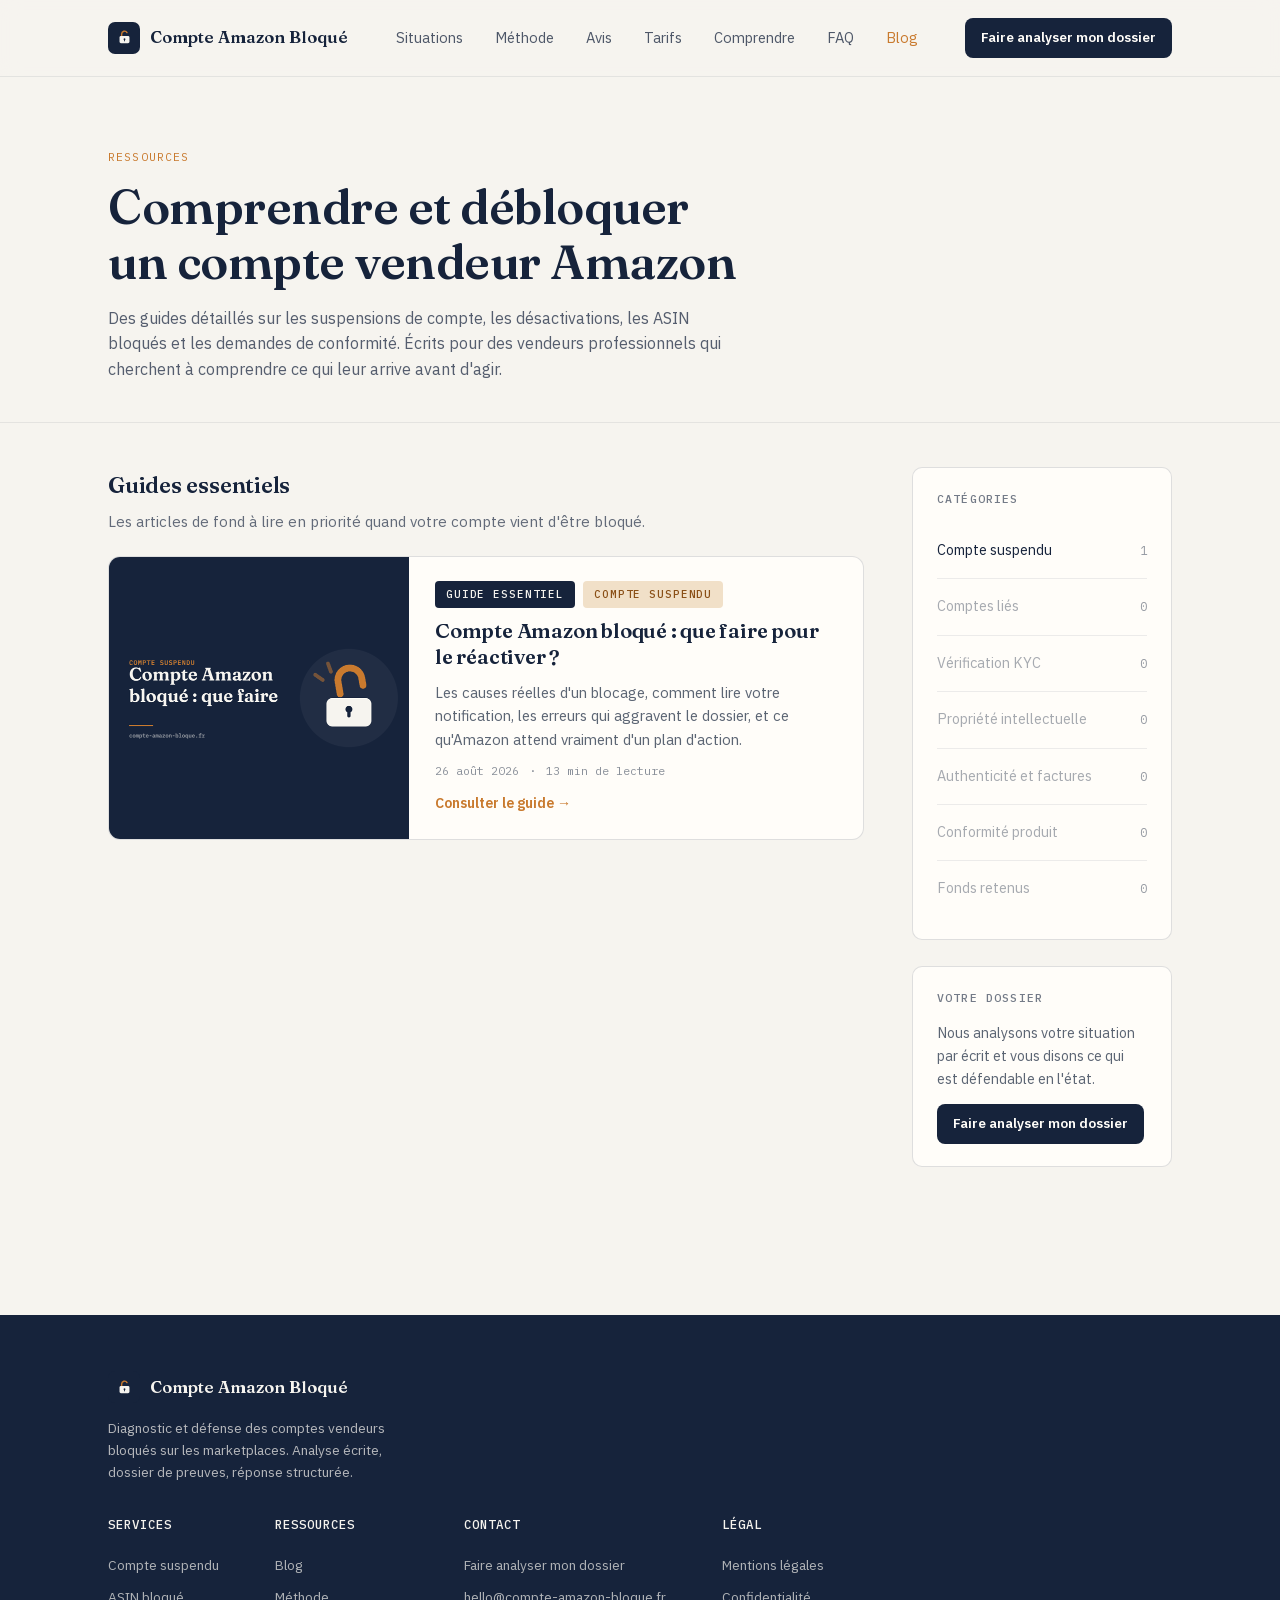
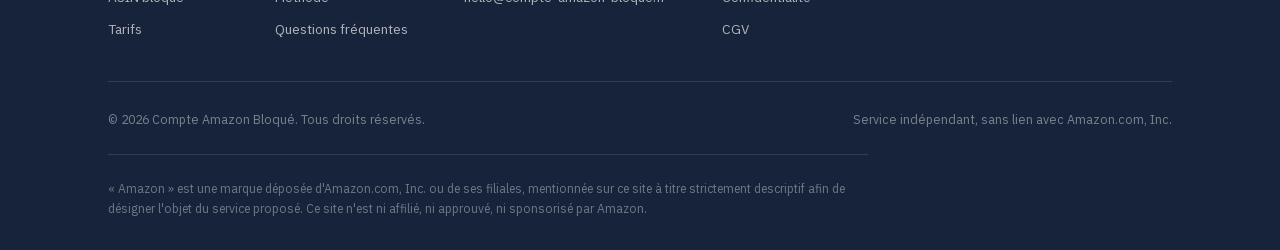
==== commit c9efb2fe: "Optimise le référencement : métadonnées, polices locales, schema enrichi et page 404" ====
--- a/blog/index.html
+++ b/blog/index.html
@@ -46,9 +46,6 @@
   ]
 }
 </script>
-<link rel="preconnect" href="https://fonts.googleapis.com">
-<link rel="preconnect" href="https://fonts.gstatic.com" crossorigin>
-<link href="https://fonts.googleapis.com/css2?family=Fraunces:opsz,wght@9..144,400;9..144,600;9..144,700&family=IBM+Plex+Sans:wght@400;500;600&family=IBM+Plex+Mono:wght@400;500&display=swap" rel="stylesheet">
 <link rel="stylesheet" href="/blog.css">
 </head>
 <body>
--- a/blog.css
+++ b/blog.css
@@ -1,3 +1,15 @@
+/* Polices hebergees localement : supprime le rendu bloquant lie a Google Fonts
+   et tout transfert d'adresse IP vers un tiers. Sous-ensemble latin, celui
+   qu'utilisait deja la version distante. */
+@font-face{font-family:'Fraunces';font-style:normal;font-weight:600;font-display:swap;src:url('/fonts/fraunces-600.woff2') format('woff2');unicode-range:U+0000-00FF, U+0131, U+0152-0153, U+02BB-02BC, U+02C6, U+02DA, U+02DC, U+0304, U+0308, U+0329, U+2000-206F, U+20AC, U+2122, U+2191, U+2193, U+2212, U+2215, U+FEFF, U+FFFD;}
+@font-face{font-family:'Fraunces';font-style:italic;font-weight:600;font-display:swap;src:url('/fonts/fraunces-600-italic.woff2') format('woff2');unicode-range:U+0000-00FF, U+0131, U+0152-0153, U+02BB-02BC, U+02C6, U+02DA, U+02DC, U+0304, U+0308, U+0329, U+2000-206F, U+20AC, U+2122, U+2191, U+2193, U+2212, U+2215, U+FEFF, U+FFFD;}
+@font-face{font-family:'IBM Plex Sans';font-style:normal;font-weight:400;font-display:swap;src:url('/fonts/plexsans-400.woff2') format('woff2');unicode-range:U+0000-00FF, U+0131, U+0152-0153, U+02BB-02BC, U+02C6, U+02DA, U+02DC, U+0304, U+0308, U+0329, U+2000-206F, U+20AC, U+2122, U+2191, U+2193, U+2212, U+2215, U+FEFF, U+FFFD;}
+@font-face{font-family:'IBM Plex Sans';font-style:normal;font-weight:600;font-display:swap;src:url('/fonts/plexsans-600.woff2') format('woff2');unicode-range:U+0000-00FF, U+0131, U+0152-0153, U+02BB-02BC, U+02C6, U+02DA, U+02DC, U+0304, U+0308, U+0329, U+2000-206F, U+20AC, U+2122, U+2191, U+2193, U+2212, U+2215, U+FEFF, U+FFFD;}
+@font-face{font-family:'IBM Plex Sans';font-style:normal;font-weight:700;font-display:swap;src:url('/fonts/plexsans-700.woff2') format('woff2');unicode-range:U+0000-00FF, U+0131, U+0152-0153, U+02BB-02BC, U+02C6, U+02DA, U+02DC, U+0304, U+0308, U+0329, U+2000-206F, U+20AC, U+2122, U+2191, U+2193, U+2212, U+2215, U+FEFF, U+FFFD;}
+@font-face{font-family:'IBM Plex Mono';font-style:normal;font-weight:400;font-display:swap;src:url('/fonts/plexmono-400.woff2') format('woff2');unicode-range:U+0000-00FF, U+0131, U+0152-0153, U+02BB-02BC, U+02C6, U+02DA, U+02DC, U+0304, U+0308, U+0329, U+2000-206F, U+20AC, U+2122, U+2191, U+2193, U+2212, U+2215, U+FEFF, U+FFFD;}
+@font-face{font-family:'IBM Plex Mono';font-style:normal;font-weight:500;font-display:swap;src:url('/fonts/plexmono-500.woff2') format('woff2');unicode-range:U+0000-00FF, U+0131, U+0152-0153, U+02BB-02BC, U+02C6, U+02DA, U+02DC, U+0304, U+0308, U+0329, U+2000-206F, U+20AC, U+2122, U+2191, U+2193, U+2212, U+2215, U+FEFF, U+FFFD;}
+@font-face{font-family:'IBM Plex Mono';font-style:normal;font-weight:600;font-display:swap;src:url('/fonts/plexmono-600.woff2') format('woff2');unicode-range:U+0000-00FF, U+0131, U+0152-0153, U+02BB-02BC, U+02C6, U+02DA, U+02DC, U+0304, U+0308, U+0329, U+2000-206F, U+20AC, U+2122, U+2191, U+2193, U+2212, U+2215, U+FEFF, U+FFFD;}
+
 /* ============================================================
    blog.css : feuille partagee par /blog et les articles.
    Les variables reprennent la charte definie dans index.html.
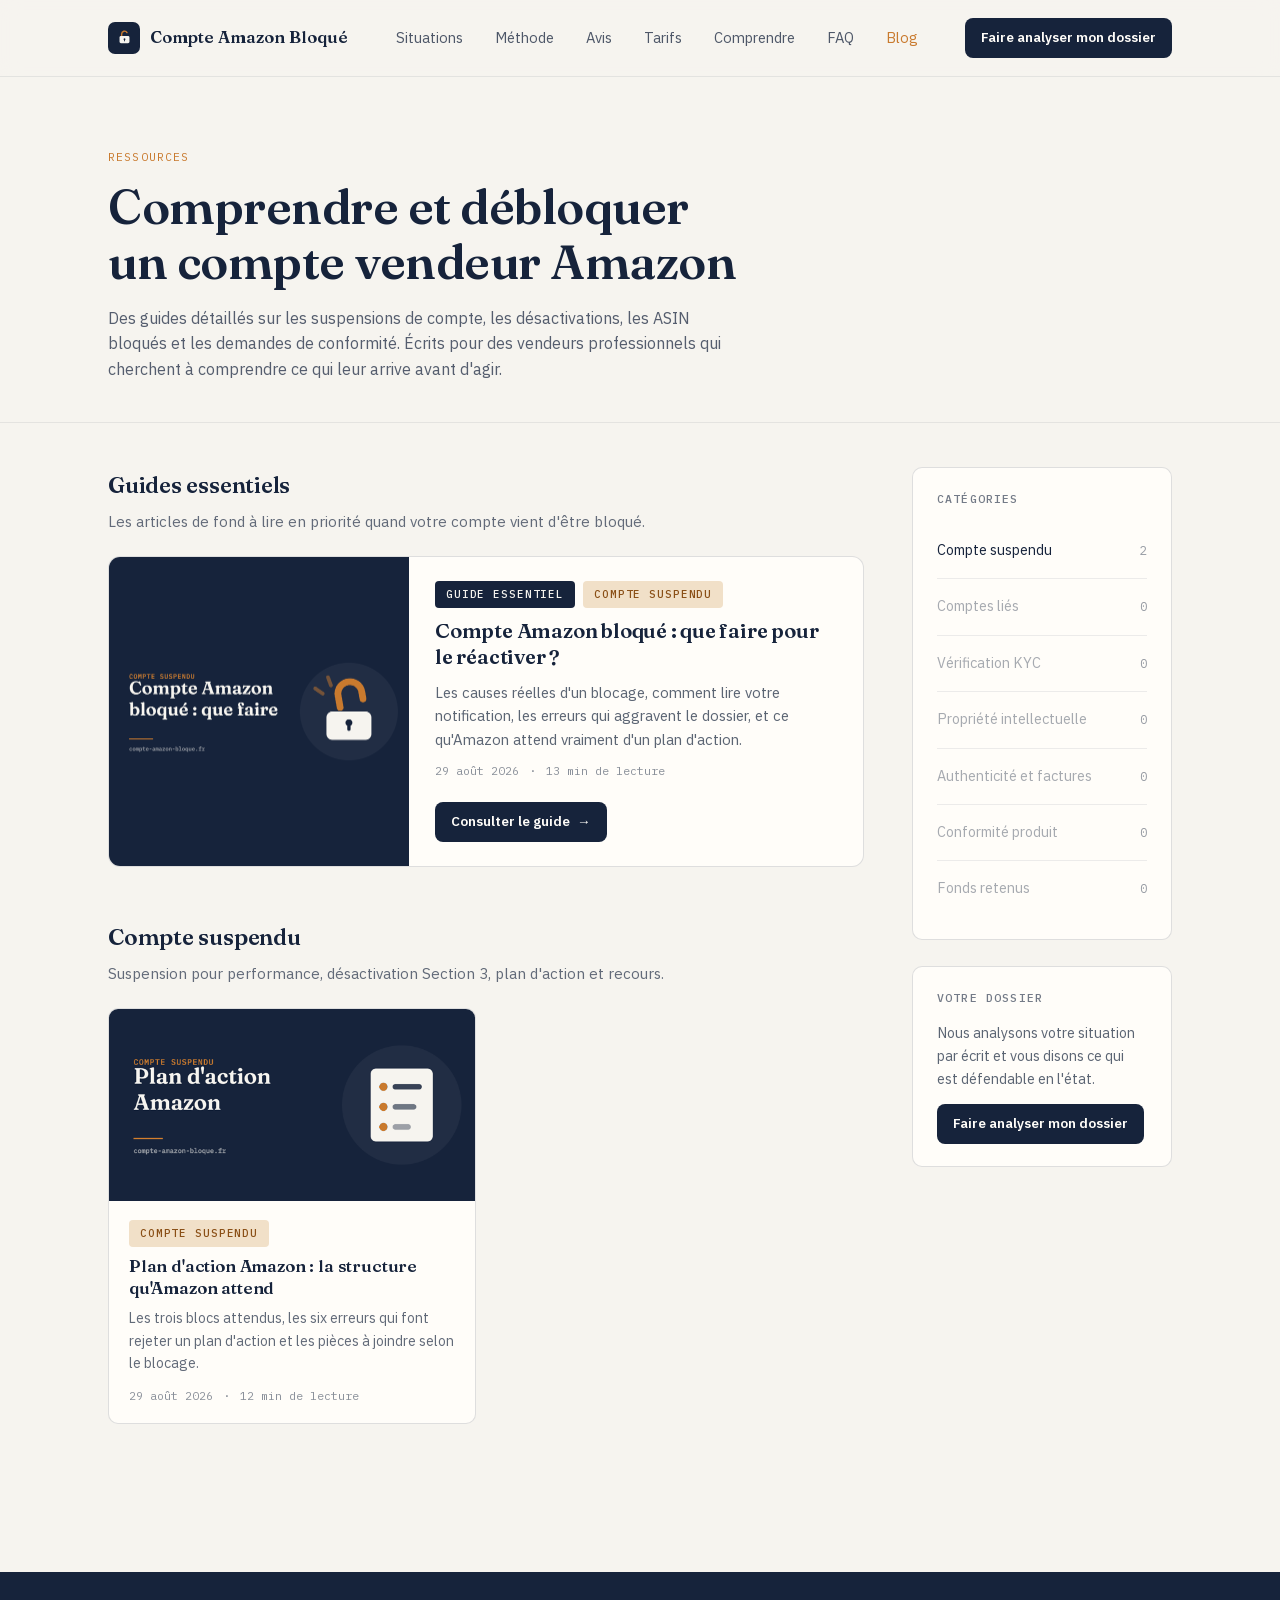
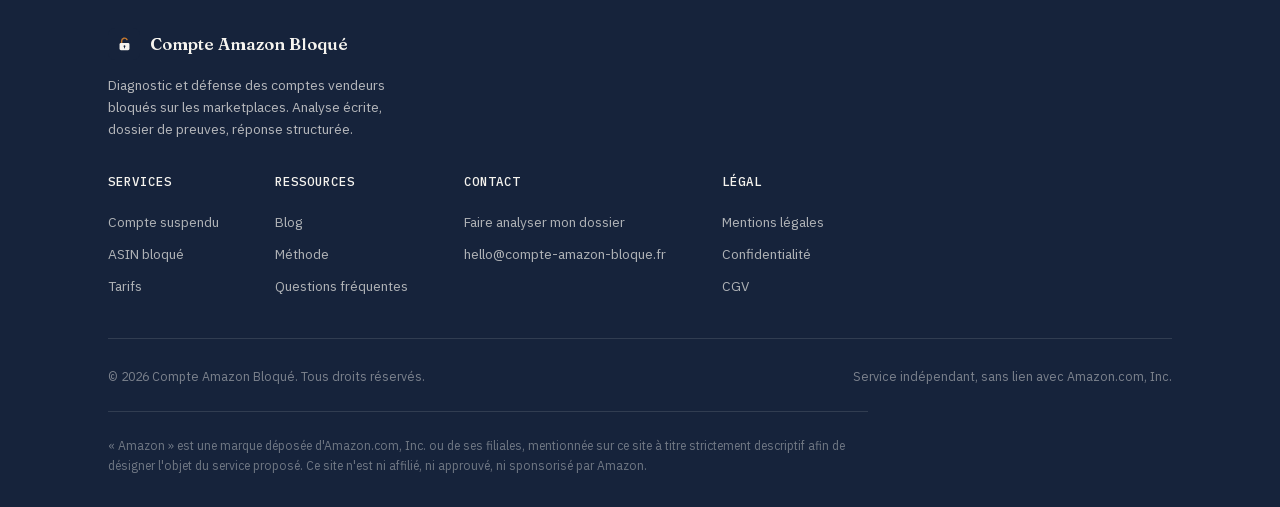
==== commit 9b2f9295: "Publie le guide sur le plan d'action Amazon et resserre la section correspondante de l'article pilie" ====
--- a/blog/index.html
+++ b/blog/index.html
@@ -39,9 +39,25 @@
       "url": "https://compte-amazon-bloque.fr/blog/compte-amazon-bloque-que-faire",
       "image": "https://compte-amazon-bloque.fr/images/blog/compte-amazon-bloque-que-faire.png",
       "datePublished": "2026-08-24",
-      "dateModified": "2026-08-26",
+      "dateModified": "2026-08-29",
       "articleSection": "Compte suspendu",
-      "author": { "@type": "Organization", "name": "JLB Consulting" }
+      "author": {
+        "@type": "Organization",
+        "name": "JLB Consulting"
+      }
+    },
+    {
+      "@type": "BlogPosting",
+      "headline": "Plan d'action Amazon : la structure qu'Amazon attend",
+      "url": "https://compte-amazon-bloque.fr/blog/plan-action-amazon",
+      "image": "https://compte-amazon-bloque.fr/images/blog/plan-action-amazon.png",
+      "datePublished": "2026-08-29",
+      "dateModified": "2026-08-29",
+      "articleSection": "Compte suspendu",
+      "author": {
+        "@type": "Organization",
+        "name": "JLB Consulting"
+      }
     }
   ]
 }
@@ -96,13 +112,34 @@
               <h3>Compte Amazon bloqué : que faire pour le réactiver&nbsp;?</h3>
               <p>Les causes réelles d'un blocage, comment lire votre notification, les erreurs qui aggravent le dossier, et ce qu'Amazon attend vraiment d'un plan d'action.</p>
               <div class="card-meta">
-                <time datetime="2026-08-26">26 août 2026</time>
+                <time datetime="2026-08-29">29 août 2026</time>
                 <span>13 min de lecture</span>
               </div>
               <span class="card-link">Consulter le guide</span>
             </div>
           </a>
 
+        </div>
+      </section>
+
+      <section class="section-blog" id="compte-suspendu">
+        <h2>Compte suspendu</h2>
+        <p class="section-intro">Suspension pour performance, désactivation Section 3, plan d'action et recours.</p>
+        <div class="card-list card-list--compact">
+          <a class="card-compact" href="/blog/plan-action-amazon">
+            <div class="cover">
+              <img src="/images/blog/plan-action-amazon-vignette.png" width="600" height="315" alt="Feuille de plan d'action à trois blocs numérotés, illustration de l'article" loading="lazy">
+            </div>
+            <div class="body">
+              <div class="badges"><span class="badge badge--ambre">Compte suspendu</span></div>
+              <h3>Plan d'action Amazon : la structure qu'Amazon attend</h3>
+              <p>Les trois blocs attendus, les six erreurs qui font rejeter un plan d'action et les pièces à joindre selon le blocage.</p>
+              <div class="card-meta">
+                <time datetime="2026-08-29">29 août 2026</time>
+                <span>12 min de lecture</span>
+              </div>
+            </div>
+          </a>
         </div>
       </section>
 
@@ -138,7 +175,7 @@
       <div class="side-box">
         <h2>Catégories</h2>
         <ul class="cat-list">
-          <li><a href="#guides-essentiels">Compte suspendu <span class="n">1</span></a></li>
+          <li><a href="#compte-suspendu">Compte suspendu <span class="n">2</span></a></li>
           <li><span class="vide">Comptes liés <span class="n">0</span></span></li>
           <li><span class="vide">Vérification KYC <span class="n">0</span></span></li>
           <li><span class="vide">Propriété intellectuelle <span class="n">0</span></span></li>
--- a/blog.css
+++ b/blog.css
@@ -172,10 +172,29 @@
   color:rgba(22,35,59,0.5); display:flex; gap:10px; flex-wrap:wrap;
 }
 .card-meta > * + *::before{ content:'\00b7'; margin-right:10px; }
+/* Traitement par defaut, conserve pour les cartes compactes : lien texte.
+   Le bouton plein reste reserve aux guides essentiels, sinon il perd sa
+   valeur de mise en avant. */
 .card-link{
   margin-top:2px; font-size:0.88rem; font-weight:600; color:var(--amber);
 }
 .card-link::after{ content:' \2192'; }
+.card-large .card-link::after{ content:'\2192'; }
+
+/* Guides essentiels : bouton plein, memes proportions et rayon que le
+   bouton de la navigation. */
+.card-large .card-link{
+  align-self:flex-start;
+  margin-top:12px;
+  /* gap plutot que l'espace du pseudo-element, absorbe en inline-flex */
+  display:inline-flex; align-items:center; gap:7px;
+  padding:9px 16px; border-radius:8px;
+  background:var(--ink); color:var(--white);
+  font-size:0.85rem; font-weight:600;
+  box-shadow:var(--shadow);
+  transition:box-shadow .15s ease;
+}
+.card-large:hover .card-link{ box-shadow:0 24px 46px -20px rgba(22,35,59,0.5); }
 
 /* ---------- CARTES COMPACTES : sections par categorie ---------- */
 @media(min-width:700px){ .card-list--compact{ grid-template-columns:repeat(2,1fr); } }
